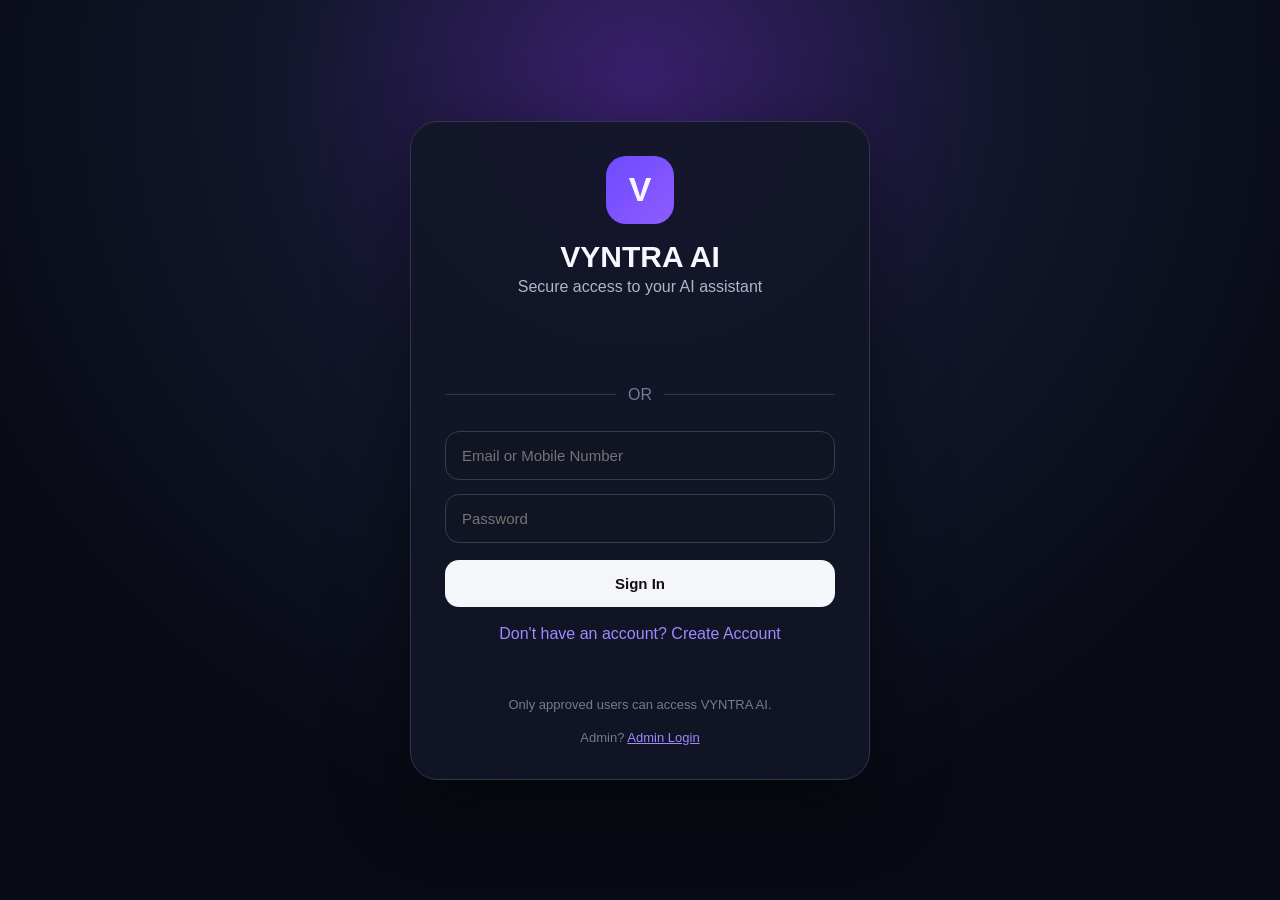
==== index.html @ 290bd32b "Refactor index.html for readability and layout Refactor HTML and JavaScript code for improved readab" ====
<!DOCTYPE html>
<html lang="en">
<head>
<meta charset="UTF-8">
<meta name="viewport" content="width=device-width, initial-scale=1.0">

<title>VYNTRA AI</title>

<script
  src="https://accounts.google.com/gsi/client"
  async
  defer
></script>

<style>

*{
  box-sizing:border-box;
}

body{
  margin:0;
  font-family:Inter,Arial,sans-serif;
  background:#080b14;
  color:#f7f8ff;
  min-height:100vh;
  display:grid;
  place-items:center;
}

.bg{
  position:fixed;
  inset:0;

  background:
    radial-gradient(
      circle at 50% 10%,
      #39206d 0,
      #12162b 35%,
      #080b14 72%
    );

  z-index:-1;
}

.card{
  width:min(460px,92vw);

  padding:34px;

  border:1px solid #30364d;
  border-radius:28px;

  background:rgba(18,22,38,.9);

  box-shadow:
    0 25px 80px rgba(0,0,0,.45);
}

.logo{
  width:68px;
  height:68px;

  border-radius:20px;

  display:grid;
  place-items:center;

  background:
    linear-gradient(
      135deg,
      #6d4aff,
      #8f5cff
    );

  font-size:34px;
  font-weight:800;

  margin:auto;
}

h1{
  text-align:center;
  margin:16px 0 4px;
  font-size:30px;
}

.sub{
  text-align:center;
  color:#aeb6cc;
  margin-bottom:26px;
}

input{
  width:100%;

  padding:15px 16px;
  margin:7px 0;

  border:1px solid #353b53;
  border-radius:14px;

  background:#101423;
  color:#fff;

  font-size:15px;

  outline:none;
}

input:focus{
  border-color:#7657ff;
}

.btn{
  width:100%;

  border:0;
  border-radius:14px;

  padding:15px;
  margin-top:10px;

  font-weight:700;
  font-size:15px;

  cursor:pointer;
}

.btn:disabled{
  opacity:.6;
  cursor:not-allowed;
}

.primary{
  background:#f5f6fa;
  color:#111;
}

.secondary{
  background:#252b40;
  color:#fff;
}

.link{
  color:#9d8aff;
  cursor:pointer;
  text-align:center;
  margin-top:18px;
}

.divider{
  display:flex;
  align-items:center;
  gap:12px;

  color:#727b92;

  margin:20px 0;
}

.divider:before,
.divider:after{
  content:"";

  height:1px;

  background:#30364a;

  flex:1;
}

#googleBtn{
  display:flex;
  justify-content:center;

  min-height:44px;
}

.msg{
  min-height:22px;

  margin-top:14px;

  text-align:center;

  color:#ff9f9f;

  line-height:1.5;
}

.ok{
  color:#75e6a5;
}

.warn{
  color:#ffd166;
}

.small{
  text-align:center;

  color:#737c92;

  font-size:13px;

  margin-top:18px;
}

.hidden{
  display:none;
}

.status-box{
  margin-top:14px;

  padding:12px 14px;

  border-radius:12px;

  font-size:13px;

  line-height:1.5;

  display:none;
}

.status-success{
  display:block;

  color:#86efac;

  background:
    rgba(34,197,94,.08);

  border:
    1px solid
    rgba(34,197,94,.18);
}

.status-warning{
  display:block;

  color:#fbbf24;

  background:
    rgba(245,158,11,.08);

  border:
    1px solid
    rgba(245,158,11,.18);
}

.status-error{
  display:block;

  color:#fca5a5;

  background:
    rgba(239,68,68,.08);

  border:
    1px solid
    rgba(239,68,68,.18);
}

@media(max-width:500px){

  .card{
    padding:26px 20px;
  }

  h1{
    font-size:27px;
  }

}

</style>

</head>

<body>

<div class="bg"></div>

<div class="card">

  <!-- LOGO -->

  <div class="logo">
    V
  </div>


  <h1>
    VYNTRA AI
  </h1>


  <div class="sub">
    Secure access to your AI assistant
  </div>


  <!-- =====================================================
       LOGIN VIEW
  ====================================================== -->

  <section id="loginView">

    <div id="googleBtn"></div>


    <div class="divider">
      OR
    </div>


    <input
      id="identifier"
      placeholder="Email or Mobile Number"
      autocomplete="username"
    >


    <input
      id="password"
      type="password"
      placeholder="Password"
      autocomplete="current-password"
    >


    <button
      id="loginButton"
      class="btn primary"
      onclick="login()"
    >
      Sign In
    </button>


    <div
      class="link"
      onclick="showSignup()"
    >
      Don't have an account? Create Account
    </div>

  </section>


  <!-- =====================================================
       SIGNUP VIEW
  ====================================================== -->

  <section
    id="signupView"
    class="hidden"
  >

    <input
      id="name"
      placeholder="Full Name"
      autocomplete="name"
    >


    <input
      id="email"
      type="email"
      placeholder="Email Address"
      autocomplete="email"
    >


    <input
      id="mobile"
      inputmode="numeric"
      maxlength="10"
      placeholder="10-digit Mobile Number"
      autocomplete="tel"
    >


    <input
      id="signupPassword"
      type="password"
      placeholder="Create Password (8+ characters)"
      autocomplete="new-password"
    >


    <button
      id="signupButton"
      class="btn primary"
      onclick="signup()"
    >
      Request Access
    </button>


    <div
      class="link"
      onclick="showLogin()"
    >
      Already have an account? Sign In
    </div>

  </section>


  <!-- =====================================================
       GENERAL MESSAGE
  ====================================================== -->

  <div
    id="msg"
    class="msg"
  ></div>


  <!-- =====================================================
       EMAIL STATUS
  ====================================================== -->

  <div
    id="emailStatus"
    class="status-box"
  ></div>


  <div class="small">
    Only approved users can access VYNTRA AI.
  </div>


  <div class="small">

    Admin?

    <a
      href="admin.html"
      style="color:#9d8aff"
    >
      Admin Login
    </a>

  </div>

</div>


<script>

/* =========================================================
   API CONFIG
========================================================= */

const API_URL =
  "https://vyntra-ai-api.ezhilarasanpofficial.workers.dev";


const GOOGLE_CLIENT_ID =
  "987653531209-fo7pihl6082a6ibts8utnf2fdkqnqc4a.apps.googleusercontent.com";


/* =========================================================
   HELPER
========================================================= */

const $ =
  id =>
    document.getElementById(id);


/* =========================================================
   MESSAGE
========================================================= */

function message(
  text,
  ok = false,
  warning = false
){

  $("msg").textContent =
    text;

  $("msg").className =
    "msg" +
    (
      ok
        ? " ok"
        : warning
          ? " warn"
          : ""
    );
}


/* =========================================================
   CLEAR EMAIL STATUS
========================================================= */

function clearEmailStatus(){

  const box =
    $("emailStatus");

  box.textContent =
    "";

  box.className =
    "status-box";
}


/* =========================================================
   SHOW EMAIL STATUS
========================================================= */

function showEmailStatus(
  text,
  type = "success"
){

  const box =
    $("emailStatus");

  box.textContent =
    text;

  box.className =
    "status-box " +
    (
      type === "success"
        ? "status-success"
        : type === "warning"
          ? "status-warning"
          : "status-error"
    );
}


/* =========================================================
   CLEAR ALL OLD UI STATE
========================================================= */

function clearOldState(){

  message("");

  clearEmailStatus();


  /* LOGIN */

  $("identifier").value =
    "";

  $("password").value =
    "";


  /* SIGNUP */

  $("name").value =
    "";

  $("email").value =
    "";

  $("mobile").value =
    "";

  $("signupPassword").value =
    "";


  /* Reset buttons */

  $("loginButton").disabled =
    false;

  $("loginButton").textContent =
    "Sign In";


  $("signupButton").disabled =
    false;

  $("signupButton").textContent =
    "Request Access";
}


/* =========================================================
   SHOW SIGNUP
========================================================= */

function showSignup(){

  $("loginView")
    .classList
    .add("hidden");


  $("signupView")
    .classList
    .remove("hidden");


  message("");

  clearEmailStatus();

}


/* =========================================================
   SHOW LOGIN
========================================================= */

function showLogin(){

  $("signupView")
    .classList
    .add("hidden");


  $("loginView")
    .classList
    .remove("hidden");


  message("");

  clearEmailStatus();

}


/* =========================================================
   API POST
========================================================= */

async function post(
  path,
  body
){

  const response =
    await fetch(
      API_URL +
      path,
      {
        method:"POST",

        headers:{
          "Content-Type":
            "application/json"
        },

        body:
          JSON.stringify(body)
      }
    );


  const data =
    await response
      .json()
      .catch(
        () => ({})
      );


  return {
    response,
    data
  };
}


/* =========================================================
   SIGNUP / REQUEST ACCESS
========================================================= */

async function signup(){

  const name =
    $("name")
      .value
      .trim();


  const email =
    $("email")
      .value
      .trim();


  const mobile =
    $("mobile")
      .value
      .trim();


  const password =
    $("signupPassword")
      .value;


  clearEmailStatus();


  /* VALIDATION */

  if(
    !name ||
    !email ||
    !mobile ||
    !password
  ){

    message(
      "Please fill all fields."
    );

    return;
  }


  if(
    !/^[^\s@]+@[^\s@]+\.[^\s@]+$/
      .test(email)
  ){

    message(
      "Enter a valid email address."
    );

    return;
  }


  if(
    !/^\d{10}$/.test(
      mobile
    )
  ){

    message(
      "Enter a valid 10-digit mobile number."
    );

    return;
  }


  if(
    password.length < 8
  ){

    message(
      "Password must be at least 8 characters."
    );

    return;
  }


  const button =
    $("signupButton");


  button.disabled =
    true;


  button.textContent =
    "Submitting...";


  message(
    "Submitting access request..."
  );


  try{

    const {
      response,
      data
    } =
      await post(
        "/signup",
        {
          name,
          email,
          mobile,
          password
        }
      );


    console.log(
      "SIGNUP STATUS:",
      response.status
    );


    console.log(
      "SIGNUP RESPONSE:",
      data
    );


    if(data.success){

      message(
        data.message ||
        "Access request submitted.",
        true
      );


      if(
        data.emailSent ===
        true
      ){

        showEmailStatus(
          "✓ Access request submitted successfully. Admin notification email sent.",
          "success"
        );

      }

      else if(
        data.emailSent ===
        false
      ){

        showEmailStatus(
          "⚠ Access request was saved, but the admin notification email could not be sent.",
          "warning"
        );


        console.error(
          "ADMIN EMAIL ERROR:",
          data.emailError
        );

      }

      else{

        showEmailStatus(
          "Your access request has been submitted. Please wait for administrator approval.",
          "success"
        );

      }


      /*
        Stay on page.
        Do not immediately switch to login.
      */

      return;
    }


    message(
      data.error ||
      "Signup failed."
    );


    if(
      data.emailError
    ){

      showEmailStatus(
        data.emailError,
        "error"
      );
    }


  }catch(error){

    console.error(
      "SIGNUP ERROR:",
      error
    );


    message(
      "Cannot connect to VYNTRA AI API."
    );


    showEmailStatus(
      error?.message ||
      "Unable to contact server.",
      "error"
    );


  }finally{

    button.disabled =
      false;


    button.textContent =
      "Request Access";
  }
}


/* =========================================================
   LOGIN
========================================================= */

async function login(){

  const identifier =
    $("identifier")
      .value
      .trim();


  const password =
    $("password")
      .value;


  clearEmailStatus();


  if(
    !identifier ||
    !password
  ){

    message(
      "Enter email/mobile and password."
    );

    return;
  }


  const button =
    $("loginButton");


  button.disabled =
    true;


  button.textContent =
    "Signing In...";


  message(
    "Signing in..."
  );


  try{

    const {
      data
    } =
      await post(
        "/login",
        {
          identifier,
          password
        }
      );


    console.log(
      "LOGIN RESPONSE:",
      data
    );


    if(data.success){

      localStorage.setItem(
        "vyntraUser",
        JSON.stringify(data)
      );


      localStorage.removeItem(
        "vyntra_user"
      );


      message(
        "Login successful. Opening VYNTRA AI...",
        true
      );


      setTimeout(
        () => {

          location.href =
            "chat.html";

        },
        500
      );


      return;
    }


    if(
      data.status ===
      "pending"
    ){

      message(
        data.error ||
        "Your access request is waiting for administrator approval.",
        false,
        true
      );


      return;
    }


    if(
      data.status ===
      "denied"
    ){

      message(
        data.error ||
        "Your access request was denied."
      );


      return;
    }


    message(
      data.error ||
      "Login failed."
    );


  }catch(error){

    console.error(
      "LOGIN ERROR:",
      error
    );


    message(
      "Cannot connect to VYNTRA AI API."
    );


  }finally{

    button.disabled =
      false;


    button.textContent =
      "Sign In";
  }
}


/* =========================================================
   GOOGLE INITIALIZATION
========================================================= */

function initGoogle(){

  if(
    !window.google ||
    !window.google.accounts ||
    !window.google.accounts.id
  ){

    setTimeout(
      initGoogle,
      500
    );

    return;
  }


  google.accounts.id.initialize({

    client_id:
      GOOGLE_CLIENT_ID,

    callback:
      handleGoogle,

    auto_select:
      false,

    cancel_on_tap_outside:
      true
  });


  google.accounts.id.renderButton(

    $("googleBtn"),

    {
      theme:
        "outline",

      size:
        "large",

      width:
        360,

      text:
        "continue_with",

      shape:
        "pill"
    }
  );
}


/* =========================================================
   GOOGLE AUTH
========================================================= */

async function handleGoogle(
  response
){

  clearEmailStatus();


  message(
    "Checking Google account..."
  );


  try{

    if(
      !response ||
      !response.credential
    ){

      message(
        "Google sign-in did not return a credential."
      );

      return;
    }


    const {
      data
    } =
      await post(
        "/google-auth",
        {
          credential:
            response.credential
        }
      );


    console.log(
      "GOOGLE AUTH RESPONSE:",
      data
    );


    /* APPROVED */

    if(data.success){

      localStorage.setItem(
        "vyntraUser",
        JSON.stringify(data)
      );


      localStorage.removeItem(
        "vyntra_user"
      );


      message(
        "Google login successful. Opening VYNTRA AI...",
        true
      );


      setTimeout(
        () => {

          location.href =
            "chat.html";

        },
        500
      );


      return;
    }


    /* PENDING */

    if(
      data.status ===
      "pending"
    ){

      message(
        data.error ||
        "Access request submitted. Please wait for administrator approval.",
        false,
        true
      );


      showEmailStatus(
        data.emailSent === true
          ? "✓ Your access request was sent to the administrator."
          : "Your access request is pending administrator approval.",
        data.emailSent === true
          ? "success"
          : "warning"
      );


      return;
    }


    /* DENIED */

    if(
      data.status ===
      "denied"
    ){

      message(
        data.error ||
        "Your access request was denied."
      );


      showEmailStatus(
        "Your access request was not approved.",
        "error"
      );


      return;
    }


    message(
      data.error ||
      "Google login failed."
    );


  }catch(error){

    console.error(
      "GOOGLE LOGIN ERROR:",
      error
    );


    message(
      "Cannot connect to VYNTRA AI API."
    );
  }
}


/* =========================================================
   PAGE LOAD
========================================================= */

function resetPage(){

  clearOldState();

  showLogin();
}


/*
  Normal page load
*/

window.addEventListener(
  "load",
  () => {

    resetPage();

    initGoogle();

  }
);


/*
  Back / forward browser restore
*/

window.addEventListener(
  "pageshow",
  () => {

    resetPage();

  }
);


/*
  When the page is shown from browser cache,
  clear stale success/error state.
*/

window.addEventListener(
  "pagehide",
  () => {

    message("");

    clearEmailStatus();

  }
);

</script>

</body>
</html>
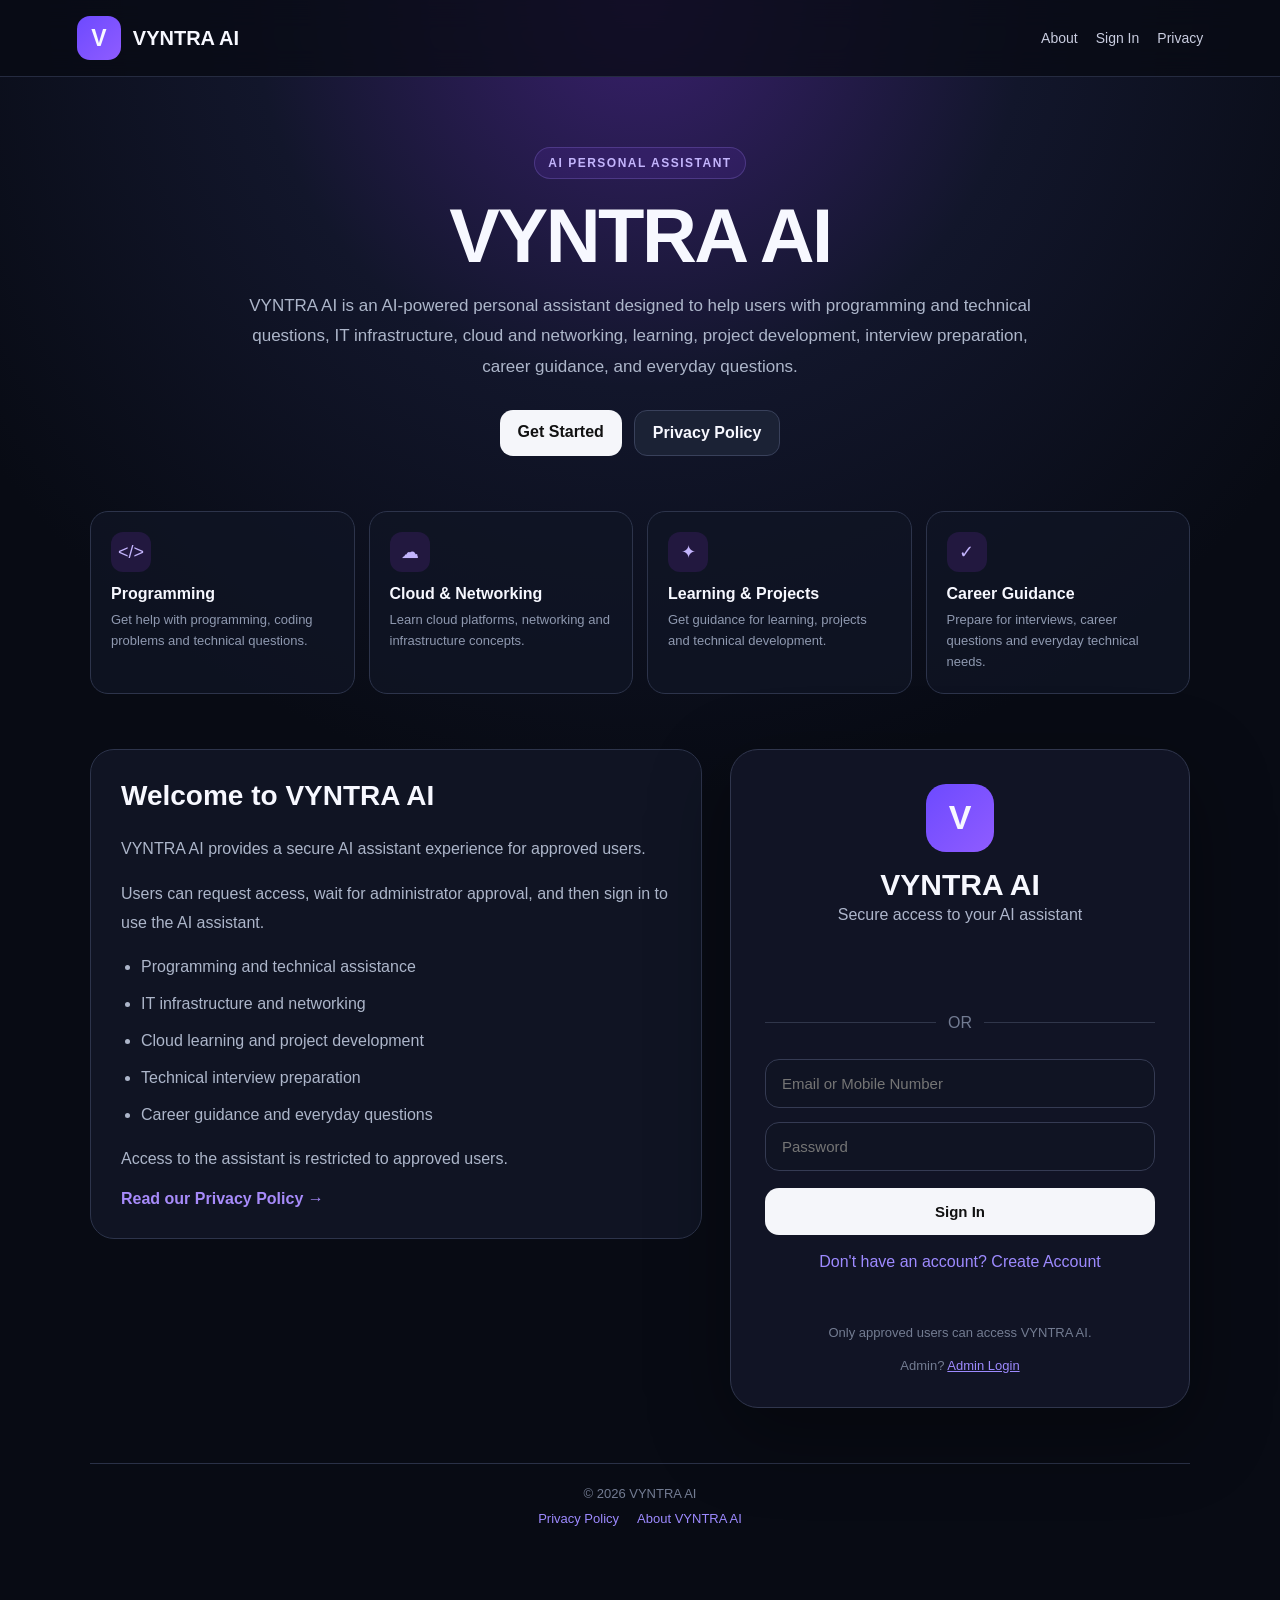
==== commit 4d417a70: "Update index.html" ====
--- a/index.html
+++ b/index.html
@@ -13,9 +13,12 @@
 ></script>
 
 <style>
-
 *{
   box-sizing:border-box;
+}
+
+html{
+  scroll-behavior:smooth;
 }
 
 body{
@@ -24,44 +27,52 @@
   background:#080b14;
   color:#f7f8ff;
   min-height:100vh;
-  display:grid;
-  place-items:center;
 }
 
 .bg{
   position:fixed;
   inset:0;
-
   background:
     radial-gradient(
-      circle at 50% 10%,
+      circle at 50% 0%,
       #39206d 0,
       #12162b 35%,
       #080b14 72%
     );
-
   z-index:-1;
 }
 
-.card{
-  width:min(460px,92vw);
-
-  padding:34px;
-
-  border:1px solid #30364d;
-  border-radius:28px;
-
-  background:rgba(18,22,38,.9);
-
-  box-shadow:
-    0 25px 80px rgba(0,0,0,.45);
+/* =========================
+   HEADER
+========================= */
+
+.header{
+  position:sticky;
+  top:0;
+  z-index:20;
+
+  padding:16px 6%;
+
+  border-bottom:1px solid #252b40;
+
+  background:rgba(8,11,20,.78);
+  backdrop-filter:blur(14px);
+
+  display:flex;
+  justify-content:space-between;
+  align-items:center;
+}
+
+.brand{
+  display:flex;
+  align-items:center;
+  gap:12px;
 }
 
 .logo{
-  width:68px;
-  height:68px;
-
-  border-radius:20px;
+  width:44px;
+  height:44px;
+  border-radius:13px;
 
   display:grid;
   place-items:center;
@@ -73,21 +84,291 @@
       #8f5cff
     );
 
+  font-size:23px;
+  font-weight:900;
+}
+
+.brand-name{
+  font-size:20px;
+  font-weight:800;
+}
+
+.header-links{
+  display:flex;
+  gap:18px;
+  align-items:center;
+}
+
+.header-links a{
+  color:#c9cde0;
+  text-decoration:none;
+  font-size:14px;
+}
+
+.header-links a:hover{
+  color:#a78bfa;
+}
+
+/* =========================
+   MAIN
+========================= */
+
+.page{
+  width:min(1100px,92vw);
+  margin:auto;
+  padding:70px 0 80px;
+}
+
+/* =========================
+   PUBLIC HERO
+========================= */
+
+.hero{
+  text-align:center;
+  max-width:850px;
+  margin:0 auto 55px;
+}
+
+.badge{
+  display:inline-block;
+
+  padding:8px 13px;
+
+  border-radius:999px;
+
+  background:rgba(124,58,237,.12);
+
+  border:1px solid rgba(167,139,250,.24);
+
+  color:#c4b5fd;
+
+  font-size:12px;
+  font-weight:800;
+
+  letter-spacing:1.5px;
+
+  text-transform:uppercase;
+}
+
+.hero h1{
+  font-size:
+    clamp(42px,7vw,76px);
+
+  line-height:1.02;
+
+  margin:18px 0 16px;
+
+  letter-spacing:-2.5px;
+}
+
+.hero p{
+  color:#adb6ca;
+
+  font-size:17px;
+
+  line-height:1.8;
+
+  max-width:800px;
+
+  margin:0 auto;
+}
+
+.hero-actions{
+  display:flex;
+  gap:12px;
+  justify-content:center;
+  flex-wrap:wrap;
+
+  margin-top:28px;
+}
+
+.hero-btn{
+  border:0;
+  border-radius:13px;
+
+  padding:13px 18px;
+
+  font-weight:800;
+
+  cursor:pointer;
+
+  text-decoration:none;
+
+  display:inline-block;
+}
+
+.hero-primary{
+  background:#f5f6fa;
+  color:#111;
+}
+
+.hero-secondary{
+  background:#1b2235;
+  color:#f7f8ff;
+
+  border:1px solid #39415b;
+}
+
+/* =========================
+   FEATURES
+========================= */
+
+.features{
+  display:grid;
+
+  grid-template-columns:
+    repeat(4,1fr);
+
+  gap:14px;
+
+  margin-bottom:55px;
+}
+
+.feature{
+  padding:20px;
+
+  border-radius:18px;
+
+  border:1px solid #2d344b;
+
+  background:
+    rgba(17,22,38,.76);
+}
+
+.feature-icon{
+  width:40px;
+  height:40px;
+
+  border-radius:12px;
+
+  display:grid;
+  place-items:center;
+
+  background:#22183f;
+
+  color:#c4b5fd;
+
+  font-size:18px;
+
+  margin-bottom:13px;
+}
+
+.feature h3{
+  font-size:16px;
+  margin:0 0 7px;
+}
+
+.feature p{
+  color:#8f99b0;
+  font-size:13px;
+  line-height:1.6;
+  margin:0;
+}
+
+/* =========================
+   AUTH SECTION
+========================= */
+
+.auth-wrap{
+  display:grid;
+
+  grid-template-columns:
+    1fr 460px;
+
+  gap:28px;
+
+  align-items:start;
+
+  margin-top:20px;
+}
+
+.info-card{
+  padding:30px;
+
+  border:1px solid #2d344b;
+
+  border-radius:24px;
+
+  background:
+    rgba(18,22,38,.88);
+}
+
+.info-card h2{
+  margin-top:0;
+  font-size:28px;
+}
+
+.info-card p{
+  color:#adb6ca;
+  line-height:1.8;
+}
+
+.info-card ul{
+  color:#adb6ca;
+  line-height:1.8;
+
+  padding-left:20px;
+}
+
+.info-card li{
+  margin-bottom:8px;
+}
+
+/* =========================
+   LOGIN CARD
+========================= */
+
+.card{
+  width:100%;
+
+  padding:34px;
+
+  border:1px solid #30364d;
+
+  border-radius:28px;
+
+  background:
+    rgba(18,22,38,.95);
+
+  box-shadow:
+    0 25px 80px rgba(0,0,0,.35);
+}
+
+.auth-logo{
+  width:68px;
+  height:68px;
+
+  border-radius:20px;
+
+  display:grid;
+  place-items:center;
+
+  background:
+    linear-gradient(
+      135deg,
+      #6d4aff,
+      #8f5cff
+    );
+
   font-size:34px;
   font-weight:800;
 
   margin:auto;
 }
 
-h1{
+.auth-title{
   text-align:center;
+
   margin:16px 0 4px;
+
   font-size:30px;
 }
 
 .sub{
   text-align:center;
+
   color:#aeb6cc;
+
   margin-bottom:26px;
 }
 
@@ -95,12 +376,15 @@
   width:100%;
 
   padding:15px 16px;
+
   margin:7px 0;
 
   border:1px solid #353b53;
+
   border-radius:14px;
 
   background:#101423;
+
   color:#fff;
 
   font-size:15px;
@@ -116,12 +400,15 @@
   width:100%;
 
   border:0;
+
   border-radius:14px;
 
   padding:15px;
+
   margin-top:10px;
 
   font-weight:700;
+
   font-size:15px;
 
   cursor:pointer;
@@ -137,21 +424,21 @@
   color:#111;
 }
 
-.secondary{
-  background:#252b40;
-  color:#fff;
-}
-
 .link{
   color:#9d8aff;
+
   cursor:pointer;
+
   text-align:center;
+
   margin-top:18px;
 }
 
 .divider{
   display:flex;
+
   align-items:center;
+
   gap:12px;
 
   color:#727b92;
@@ -172,6 +459,7 @@
 
 #googleBtn{
   display:flex;
+
   justify-content:center;
 
   min-height:44px;
@@ -264,18 +552,98 @@
     rgba(239,68,68,.18);
 }
 
-@media(max-width:500px){
-
+/* =========================
+   FOOTER
+========================= */
+
+footer{
+  margin-top:55px;
+
+  padding-top:22px;
+
+  border-top:1px solid #2a3147;
+
+  text-align:center;
+
+  color:#737c92;
+
+  font-size:13px;
+}
+
+.footer-links{
+  display:flex;
+
+  justify-content:center;
+
+  gap:18px;
+
+  flex-wrap:wrap;
+
+  margin-top:10px;
+}
+
+.footer-links a{
+  color:#9d8aff;
+  text-decoration:none;
+}
+
+/* =========================
+   MOBILE
+========================= */
+
+@media(max-width:900px){
+
+  .features{
+    grid-template-columns:
+      repeat(2,1fr);
+  }
+
+  .auth-wrap{
+    grid-template-columns:1fr;
+  }
+
+}
+
+@media(max-width:600px){
+
+  .header{
+    padding:13px 5%;
+  }
+
+  .header-links{
+    gap:10px;
+  }
+
+  .header-links a{
+    font-size:12px;
+  }
+
+  .page{
+    padding-top:40px;
+  }
+
+  .hero h1{
+    font-size:42px;
+  }
+
+  .hero p{
+    font-size:15px;
+  }
+
+  .features{
+    grid-template-columns:1fr;
+  }
+
+  .info-card,
   .card{
-    padding:26px 20px;
-  }
-
-  h1{
+    padding:24px 20px;
+  }
+
+  .auth-title{
     font-size:27px;
   }
 
 }
-
 </style>
 
 </head>
@@ -284,13 +652,60 @@
 
 <div class="bg"></div>
 
-<div class="card">
-
-  <!-- LOGO -->
-
-  <div class="logo">
-    V
+
+<!-- =====================================================
+     PUBLIC HEADER
+===================================================== -->
+
+<header class="header">
+
+  <div class="brand">
+
+    <div class="logo">
+      V
+    </div>
+
+    <div class="brand-name">
+      VYNTRA AI
+    </div>
+
   </div>
+
+
+  <nav class="header-links">
+
+    <a href="#about">
+      About
+    </a>
+
+    <a href="#login">
+      Sign In
+    </a>
+
+    <a href="privacy.html">
+      Privacy
+    </a>
+
+  </nav>
+
+</header>
+
+
+<main class="page">
+
+
+<!-- =====================================================
+     PUBLIC HERO
+===================================================== -->
+
+<section
+  class="hero"
+  id="about"
+>
+
+  <span class="badge">
+    AI PERSONAL ASSISTANT
+  </span>
 
 
   <h1>
@@ -298,158 +713,383 @@
   </h1>
 
 
-  <div class="sub">
-    Secure access to your AI assistant
+  <p>
+    VYNTRA AI is an AI-powered personal assistant
+    designed to help users with programming and technical
+    questions, IT infrastructure, cloud and networking,
+    learning, project development, interview preparation,
+    career guidance, and everyday questions.
+  </p>
+
+
+  <div class="hero-actions">
+
+    <a
+      href="#login"
+      class="hero-btn hero-primary"
+    >
+      Get Started
+    </a>
+
+    <a
+      href="privacy.html"
+      class="hero-btn hero-secondary"
+    >
+      Privacy Policy
+    </a>
+
   </div>
 
-
-  <!-- =====================================================
-       LOGIN VIEW
-  ====================================================== -->
-
-  <section id="loginView">
-
-    <div id="googleBtn"></div>
-
-
-    <div class="divider">
-      OR
+</section>
+
+
+<!-- =====================================================
+     FEATURES
+===================================================== -->
+
+<section class="features">
+
+  <div class="feature">
+
+    <div class="feature-icon">
+      &lt;/&gt;
     </div>
 
-
-    <input
-      id="identifier"
-      placeholder="Email or Mobile Number"
-      autocomplete="username"
+    <h3>
+      Programming
+    </h3>
+
+    <p>
+      Get help with programming,
+      coding problems and technical
+      questions.
+    </p>
+
+  </div>
+
+
+  <div class="feature">
+
+    <div class="feature-icon">
+      ☁
+    </div>
+
+    <h3>
+      Cloud & Networking
+    </h3>
+
+    <p>
+      Learn cloud platforms,
+      networking and infrastructure
+      concepts.
+    </p>
+
+  </div>
+
+
+  <div class="feature">
+
+    <div class="feature-icon">
+      ✦
+    </div>
+
+    <h3>
+      Learning & Projects
+    </h3>
+
+    <p>
+      Get guidance for learning,
+      projects and technical
+      development.
+    </p>
+
+  </div>
+
+
+  <div class="feature">
+
+    <div class="feature-icon">
+      ✓
+    </div>
+
+    <h3>
+      Career Guidance
+    </h3>
+
+    <p>
+      Prepare for interviews,
+      career questions and
+      everyday technical needs.
+    </p>
+
+  </div>
+
+</section>
+
+
+<!-- =====================================================
+     PUBLIC INFORMATION + AUTH
+===================================================== -->
+
+<section
+  class="auth-wrap"
+  id="login"
+>
+
+
+  <!-- PUBLIC INFORMATION -->
+
+  <div class="info-card">
+
+    <h2>
+      Welcome to VYNTRA AI
+    </h2>
+
+
+    <p>
+      VYNTRA AI provides a secure AI assistant
+      experience for approved users.
+    </p>
+
+
+    <p>
+      Users can request access, wait for administrator
+      approval, and then sign in to use the AI assistant.
+    </p>
+
+
+    <ul>
+
+      <li>
+        Programming and technical assistance
+      </li>
+
+      <li>
+        IT infrastructure and networking
+      </li>
+
+      <li>
+        Cloud learning and project development
+      </li>
+
+      <li>
+        Technical interview preparation
+      </li>
+
+      <li>
+        Career guidance and everyday questions
+      </li>
+
+    </ul>
+
+
+    <p>
+      Access to the assistant is restricted to
+      approved users.
+    </p>
+
+
+    <a
+      href="privacy.html"
+      style="
+        color:#a78bfa;
+        text-decoration:none;
+        font-weight:700;
+      "
     >
-
-
-    <input
-      id="password"
-      type="password"
-      placeholder="Password"
-      autocomplete="current-password"
+      Read our Privacy Policy →
+    </a>
+
+  </div>
+
+
+  <!-- ===================================================
+       AUTH CARD
+  ==================================================== -->
+
+  <div class="card">
+
+    <div class="auth-logo">
+      V
+    </div>
+
+
+    <h2 class="auth-title">
+      VYNTRA AI
+    </h2>
+
+
+    <div class="sub">
+      Secure access to your AI assistant
+    </div>
+
+
+    <!-- LOGIN VIEW -->
+
+    <section id="loginView">
+
+      <div id="googleBtn"></div>
+
+
+      <div class="divider">
+        OR
+      </div>
+
+
+      <input
+        id="identifier"
+        placeholder="Email or Mobile Number"
+        autocomplete="username"
+      >
+
+
+      <input
+        id="password"
+        type="password"
+        placeholder="Password"
+        autocomplete="current-password"
+      >
+
+
+      <button
+        id="loginButton"
+        class="btn primary"
+        onclick="login()"
+      >
+        Sign In
+      </button>
+
+
+      <div
+        class="link"
+        onclick="showSignup()"
+      >
+        Don't have an account? Create Account
+      </div>
+
+    </section>
+
+
+    <!-- SIGNUP VIEW -->
+
+    <section
+      id="signupView"
+      class="hidden"
     >
 
-
-    <button
-      id="loginButton"
-      class="btn primary"
-      onclick="login()"
-    >
-      Sign In
-    </button>
-
+      <input
+        id="name"
+        placeholder="Full Name"
+        autocomplete="name"
+      >
+
+
+      <input
+        id="email"
+        type="email"
+        placeholder="Email Address"
+        autocomplete="email"
+      >
+
+
+      <input
+        id="mobile"
+        inputmode="numeric"
+        maxlength="10"
+        placeholder="10-digit Mobile Number"
+        autocomplete="tel"
+      >
+
+
+      <input
+        id="signupPassword"
+        type="password"
+        placeholder="Create Password (8+ characters)"
+        autocomplete="new-password"
+      >
+
+
+      <button
+        id="signupButton"
+        class="btn primary"
+        onclick="signup()"
+      >
+        Request Access
+      </button>
+
+
+      <div
+        class="link"
+        onclick="showLogin()"
+      >
+        Already have an account? Sign In
+      </div>
+
+    </section>
+
+
+    <!-- MESSAGE -->
 
     <div
-      class="link"
-      onclick="showSignup()"
-    >
-      Don't have an account? Create Account
+      id="msg"
+      class="msg"
+    ></div>
+
+
+    <!-- EMAIL STATUS -->
+
+    <div
+      id="emailStatus"
+      class="status-box"
+    ></div>
+
+
+    <div class="small">
+      Only approved users can access VYNTRA AI.
     </div>
 
-  </section>
-
-
-  <!-- =====================================================
-       SIGNUP VIEW
-  ====================================================== -->
-
-  <section
-    id="signupView"
-    class="hidden"
-  >
-
-    <input
-      id="name"
-      placeholder="Full Name"
-      autocomplete="name"
-    >
-
-
-    <input
-      id="email"
-      type="email"
-      placeholder="Email Address"
-      autocomplete="email"
-    >
-
-
-    <input
-      id="mobile"
-      inputmode="numeric"
-      maxlength="10"
-      placeholder="10-digit Mobile Number"
-      autocomplete="tel"
-    >
-
-
-    <input
-      id="signupPassword"
-      type="password"
-      placeholder="Create Password (8+ characters)"
-      autocomplete="new-password"
-    >
-
-
-    <button
-      id="signupButton"
-      class="btn primary"
-      onclick="signup()"
-    >
-      Request Access
-    </button>
-
-
-    <div
-      class="link"
-      onclick="showLogin()"
-    >
-      Already have an account? Sign In
+
+    <div class="small">
+
+      Admin?
+
+      <a
+        href="admin.html"
+        style="color:#9d8aff"
+      >
+        Admin Login
+      </a>
+
     </div>
 
-  </section>
-
-
-  <!-- =====================================================
-       GENERAL MESSAGE
-  ====================================================== -->
-
-  <div
-    id="msg"
-    class="msg"
-  ></div>
-
-
-  <!-- =====================================================
-       EMAIL STATUS
-  ====================================================== -->
-
-  <div
-    id="emailStatus"
-    class="status-box"
-  ></div>
-
-
-  <div class="small">
-    Only approved users can access VYNTRA AI.
   </div>
 
-
-  <div class="small">
-
-    Admin?
-
-    <a
-      href="admin.html"
-      style="color:#9d8aff"
-    >
-      Admin Login
+</section>
+
+
+<!-- =====================================================
+     FOOTER
+===================================================== -->
+
+<footer>
+
+  © 2026 VYNTRA AI
+
+  <div class="footer-links">
+
+    <a href="privacy.html">
+      Privacy Policy
     </a>
 
+    <a href="#about">
+      About VYNTRA AI
+    </a>
+
   </div>
 
-</div>
+</footer>
+
+</main>
 
 
 <script>
@@ -465,10 +1105,6 @@
 const GOOGLE_CLIENT_ID =
   "987653531209-fo7pihl6082a6ibts8utnf2fdkqnqc4a.apps.googleusercontent.com";
 
-
-/* =========================================================
-   HELPER
-========================================================= */
 
 const $ =
   id =>
@@ -501,7 +1137,7 @@
 
 
 /* =========================================================
-   CLEAR EMAIL STATUS
+   EMAIL STATUS
 ========================================================= */
 
 function clearEmailStatus(){
@@ -516,10 +1152,6 @@
     "status-box";
 }
 
-
-/* =========================================================
-   SHOW EMAIL STATUS
-========================================================= */
 
 function showEmailStatus(
   text,
@@ -545,7 +1177,7 @@
 
 
 /* =========================================================
-   CLEAR ALL OLD UI STATE
+   CLEAR OLD STATE
 ========================================================= */
 
 function clearOldState(){
@@ -554,8 +1186,6 @@
 
   clearEmailStatus();
 
-
-  /* LOGIN */
 
   $("identifier").value =
     "";
@@ -564,8 +1194,6 @@
     "";
 
 
-  /* SIGNUP */
-
   $("name").value =
     "";
 
@@ -578,8 +1206,6 @@
   $("signupPassword").value =
     "";
 
-
-  /* Reset buttons */
 
   $("loginButton").disabled =
     false;
@@ -685,7 +1311,7 @@
 
 
 /* =========================================================
-   SIGNUP / REQUEST ACCESS
+   SIGNUP
 ========================================================= */
 
 async function signup(){
@@ -715,8 +1341,6 @@
 
   clearEmailStatus();
 
-
-  /* VALIDATION */
 
   if(
     !name ||
@@ -837,9 +1461,7 @@
           "success"
         );
 
-      }
-
-      else if(
+      }else if(
         data.emailSent ===
         false
       ){
@@ -855,22 +1477,14 @@
           data.emailError
         );
 
-      }
-
-      else{
+      }else{
 
         showEmailStatus(
           "Your access request has been submitted. Please wait for administrator approval.",
           "success"
         );
-
       }
 
-
-      /*
-        Stay on page.
-        Do not immediately switch to login.
-      */
 
       return;
     }
@@ -917,7 +1531,6 @@
 
     button.disabled =
       false;
-
 
     button.textContent =
       "Request Access";
@@ -1041,7 +1654,6 @@
         true
       );
 
-
       return;
     }
 
@@ -1056,7 +1668,6 @@
         "Your access request was denied."
       );
 
-
       return;
     }
 
@@ -1085,7 +1696,6 @@
     button.disabled =
       false;
 
-
     button.textContent =
       "Sign In";
   }
@@ -1093,7 +1703,7 @@
 
 
 /* =========================================================
-   GOOGLE INITIALIZATION
+   GOOGLE
 ========================================================= */
 
 function initGoogle(){
@@ -1134,21 +1744,13 @@
     $("googleBtn"),
 
     {
-      theme:
-        "outline",
-
-      size:
-        "large",
-
-      width:
-        360,
-
-      text:
-        "continue_with",
-
-      shape:
-        "pill"
+      theme:"outline",
+      size:"large",
+      width:360,
+      text:"continue_with",
+      shape:"pill"
     }
+
   );
 }
 
@@ -1202,8 +1804,6 @@
     );
 
 
-    /* APPROVED */
-
     if(data.success){
 
       localStorage.setItem(
@@ -1237,8 +1837,6 @@
       return;
     }
 
-
-    /* PENDING */
 
     if(
       data.status ===
@@ -1267,8 +1865,6 @@
     }
 
 
-    /* DENIED */
-
     if(
       data.status ===
       "denied"
@@ -1312,7 +1908,7 @@
 
 
 /* =========================================================
-   PAGE LOAD
+   RESET ON LOAD
 ========================================================= */
 
 function resetPage(){
@@ -1323,9 +1919,9 @@
 }
 
 
-/*
-  Normal page load
-*/
+/* =========================================================
+   NORMAL LOAD
+========================================================= */
 
 window.addEventListener(
   "load",
@@ -1339,9 +1935,9 @@
 );
 
 
-/*
-  Back / forward browser restore
-*/
+/* =========================================================
+   BACK / FORWARD RESTORE
+========================================================= */
 
 window.addEventListener(
   "pageshow",
@@ -1353,10 +1949,9 @@
 );
 
 
-/*
-  When the page is shown from browser cache,
-  clear stale success/error state.
-*/
+/* =========================================================
+   PAGE HIDE
+========================================================= */
 
 window.addEventListener(
   "pagehide",
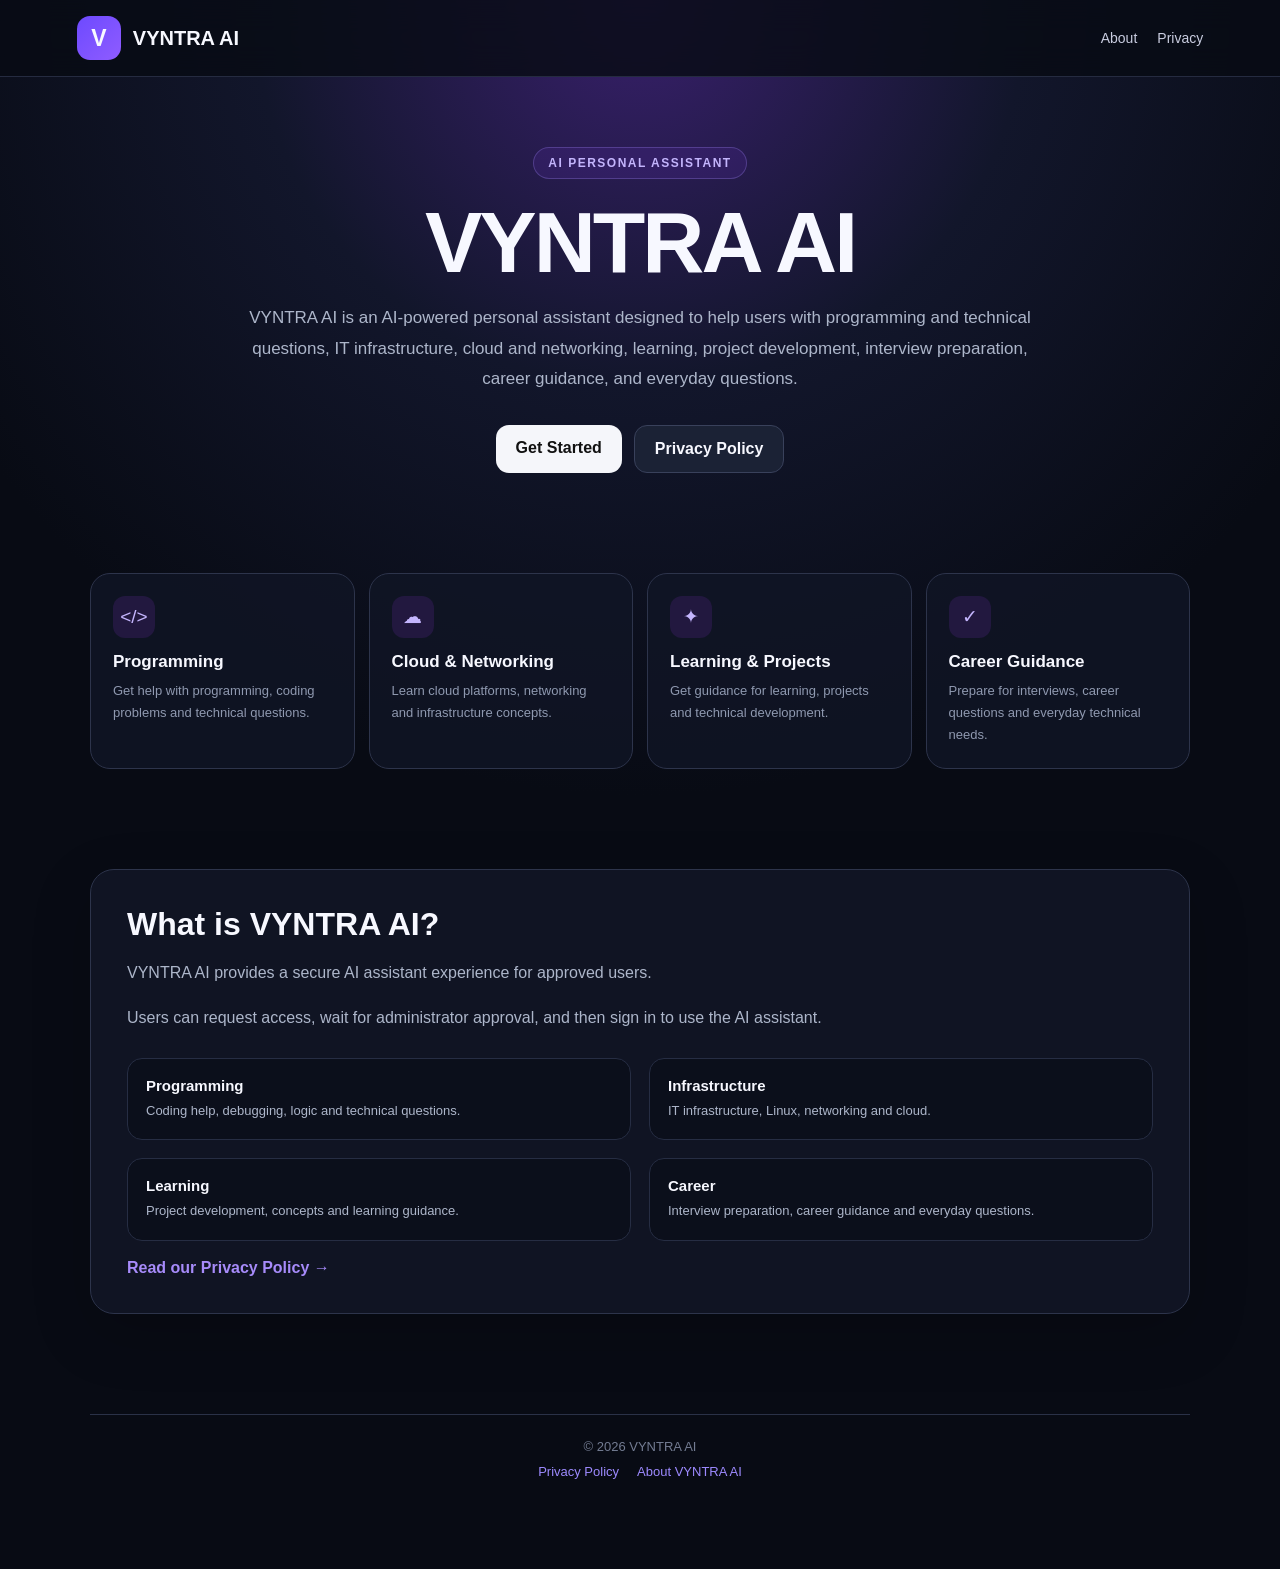
==== commit 3d17394f: "Add files via upload" ====
--- a/index.html
+++ b/index.html
@@ -13,6 +13,11 @@
 ></script>
 
 <style>
+
+/* =========================================================
+   RESET
+========================================================= */
+
 *{
   box-sizing:border-box;
 }
@@ -27,11 +32,13 @@
   background:#080b14;
   color:#f7f8ff;
   min-height:100vh;
+  overflow-x:hidden;
 }
 
 .bg{
   position:fixed;
   inset:0;
+
   background:
     radial-gradient(
       circle at 50% 0%,
@@ -39,26 +46,48 @@
       #12162b 35%,
       #080b14 72%
     );
+
   z-index:-1;
 }
 
-/* =========================
+
+/* =========================================================
+   SCROLL REVEAL
+========================================================= */
+
+.reveal{
+  opacity:0;
+  transform:translateY(55px);
+  transition:
+    opacity .8s ease,
+    transform .8s ease;
+}
+
+.reveal.show{
+  opacity:1;
+  transform:translateY(0);
+}
+
+
+/* =========================================================
    HEADER
-========================= */
+========================================================= */
 
 .header{
   position:sticky;
   top:0;
-  z-index:20;
+  z-index:30;
 
   padding:16px 6%;
 
   border-bottom:1px solid #252b40;
 
-  background:rgba(8,11,20,.78);
-  backdrop-filter:blur(14px);
+  background:rgba(8,11,20,.82);
+
+  backdrop-filter:blur(16px);
 
   display:flex;
+
   justify-content:space-between;
   align-items:center;
 }
@@ -72,6 +101,7 @@
 .logo{
   width:44px;
   height:44px;
+
   border-radius:13px;
 
   display:grid;
@@ -95,54 +125,76 @@
 
 .header-links{
   display:flex;
-  gap:18px;
-  align-items:center;
+  gap:20px;
 }
 
 .header-links a{
   color:#c9cde0;
+
   text-decoration:none;
+
   font-size:14px;
+
+  transition:
+    color .2s ease;
 }
 
 .header-links a:hover{
   color:#a78bfa;
 }
 
-/* =========================
+
+/* =========================================================
    MAIN
-========================= */
+========================================================= */
 
 .page{
   width:min(1100px,92vw);
+
   margin:auto;
-  padding:70px 0 80px;
-}
-
-/* =========================
-   PUBLIC HERO
-========================= */
+
+  padding:
+    70px
+    0
+    90px;
+}
+
+
+/* =========================================================
+   HERO
+========================================================= */
 
 .hero{
   text-align:center;
-  max-width:850px;
-  margin:0 auto 55px;
+
+  max-width:900px;
+
+  margin:
+    0
+    auto
+    100px;
 }
 
 .badge{
   display:inline-block;
 
-  padding:8px 13px;
+  padding:
+    8px
+    14px;
 
   border-radius:999px;
 
-  background:rgba(124,58,237,.12);
-
-  border:1px solid rgba(167,139,250,.24);
+  background:
+    rgba(124,58,237,.12);
+
+  border:
+    1px solid
+    rgba(167,139,250,.28);
 
   color:#c4b5fd;
 
   font-size:12px;
+
   font-weight:800;
 
   letter-spacing:1.5px;
@@ -152,13 +204,21 @@
 
 .hero h1{
   font-size:
-    clamp(42px,7vw,76px);
-
-  line-height:1.02;
-
-  margin:18px 0 16px;
-
-  letter-spacing:-2.5px;
+    clamp(
+      48px,
+      8vw,
+      86px
+    );
+
+  line-height:1;
+
+  margin:
+    20px
+    0
+    18px;
+
+  letter-spacing:
+    -3px;
 }
 
 .hero p{
@@ -168,25 +228,33 @@
 
   line-height:1.8;
 
-  max-width:800px;
-
-  margin:0 auto;
+  max-width:820px;
+
+  margin:
+    0
+    auto;
 }
 
 .hero-actions{
   display:flex;
+
+  justify-content:center;
+
   gap:12px;
-  justify-content:center;
+
   flex-wrap:wrap;
 
-  margin-top:28px;
+  margin-top:30px;
 }
 
 .hero-btn{
   border:0;
+
   border-radius:13px;
 
-  padding:13px 18px;
+  padding:
+    14px
+    20px;
 
   font-weight:800;
 
@@ -195,6 +263,14 @@
   text-decoration:none;
 
   display:inline-block;
+
+  transition:
+    transform .2s ease,
+    opacity .2s ease;
+}
+
+.hero-btn:hover{
+  transform:translateY(-2px);
 }
 
 .hero-primary{
@@ -206,12 +282,15 @@
   background:#1b2235;
   color:#f7f8ff;
 
-  border:1px solid #39415b;
-}
-
-/* =========================
+  border:
+    1px solid
+    #39415b;
+}
+
+
+/* =========================================================
    FEATURES
-========================= */
+========================================================= */
 
 .features{
   display:grid;
@@ -221,71 +300,193 @@
 
   gap:14px;
 
-  margin-bottom:55px;
+  margin-bottom:100px;
 }
 
 .feature{
-  padding:20px;
-
-  border-radius:18px;
-
-  border:1px solid #2d344b;
+  padding:22px;
+
+  border-radius:20px;
+
+  border:
+    1px solid
+    #2d344b;
 
   background:
-    rgba(17,22,38,.76);
+    rgba(17,22,38,.8);
+
+  transition:
+    transform .25s ease,
+    border-color .25s ease;
+}
+
+.feature:hover{
+  transform:translateY(-6px);
+
+  border-color:#6355b5;
 }
 
 .feature-icon{
-  width:40px;
-  height:40px;
+  width:42px;
+  height:42px;
 
   border-radius:12px;
 
   display:grid;
+
   place-items:center;
 
   background:#22183f;
 
   color:#c4b5fd;
 
-  font-size:18px;
-
-  margin-bottom:13px;
+  font-size:19px;
+
+  margin-bottom:14px;
 }
 
 .feature h3{
-  font-size:16px;
-  margin:0 0 7px;
+  margin:
+    0
+    0
+    8px;
+
+  font-size:17px;
 }
 
 .feature p{
   color:#8f99b0;
+
   font-size:13px;
+
+  line-height:1.7;
+
+  margin:0;
+}
+
+
+/* =========================================================
+   ABOUT / INFO
+========================================================= */
+
+.info-section{
+  margin-bottom:100px;
+}
+
+.info-card{
+  padding:36px;
+
+  border:
+    1px solid
+    #2d344b;
+
+  border-radius:24px;
+
+  background:
+    rgba(18,22,38,.88);
+
+  box-shadow:
+    0
+    20px
+    60px
+    rgba(0,0,0,.18);
+}
+
+.info-card h2{
+  font-size:32px;
+
+  margin:
+    0
+    0
+    16px;
+}
+
+.info-card p{
+  color:#adb6ca;
+
+  line-height:1.8;
+}
+
+.info-grid{
+  display:grid;
+
+  grid-template-columns:
+    repeat(2,1fr);
+
+  gap:18px;
+
+  margin-top:25px;
+}
+
+.info-item{
+  padding:18px;
+
+  border-radius:15px;
+
+  background:
+    rgba(10,14,25,.7);
+
+  border:
+    1px solid
+    #262d43;
+}
+
+.info-item h3{
+  margin:
+    0
+    0
+    7px;
+
+  font-size:15px;
+}
+
+.info-item p{
+  font-size:13px;
+
+  margin:0;
+
   line-height:1.6;
-  margin:0;
-}
-
-/* =========================
-   AUTH SECTION
-========================= */
+}
+
+
+/* =========================================================
+   LOGIN SECTION
+   HIDDEN INITIALLY
+========================================================= */
+
+.auth-section{
+  display:none;
+
+  margin-bottom:100px;
+}
+
+.auth-section.active{
+  display:block;
+}
+
+
+/* =========================================================
+   AUTH GRID
+========================================================= */
 
 .auth-wrap{
   display:grid;
 
   grid-template-columns:
-    1fr 460px;
+    1fr
+    460px;
 
   gap:28px;
 
   align-items:start;
-
-  margin-top:20px;
-}
-
-.info-card{
-  padding:30px;
-
-  border:1px solid #2d344b;
+}
+
+.auth-info{
+  padding:32px;
+
+  border:
+    1px solid
+    #2d344b;
 
   border-radius:24px;
 
@@ -293,45 +494,65 @@
     rgba(18,22,38,.88);
 }
 
-.info-card h2{
-  margin-top:0;
-  font-size:28px;
-}
-
-.info-card p{
+.auth-info h2{
+  margin:
+    0
+    0
+    15px;
+
+  font-size:30px;
+}
+
+.auth-info p{
   color:#adb6ca;
+
   line-height:1.8;
 }
 
-.info-card ul{
+.auth-info ul{
   color:#adb6ca;
+
   line-height:1.8;
 
   padding-left:20px;
 }
 
-.info-card li{
+.auth-info li{
   margin-bottom:8px;
 }
 
-/* =========================
+.auth-info a{
+  color:#a78bfa;
+
+  text-decoration:none;
+
+  font-weight:700;
+}
+
+
+/* =========================================================
    LOGIN CARD
-========================= */
+========================================================= */
 
 .card{
   width:100%;
 
   padding:34px;
 
-  border:1px solid #30364d;
+  border:
+    1px solid
+    #30364d;
 
   border-radius:28px;
 
   background:
-    rgba(18,22,38,.95);
+    rgba(18,22,38,.96);
 
   box-shadow:
-    0 25px 80px rgba(0,0,0,.35);
+    0
+    25px
+    80px
+    rgba(0,0,0,.38);
 }
 
 .auth-logo{
@@ -341,6 +562,7 @@
   border-radius:20px;
 
   display:grid;
+
   place-items:center;
 
   background:
@@ -351,6 +573,7 @@
     );
 
   font-size:34px;
+
   font-weight:800;
 
   margin:auto;
@@ -359,7 +582,10 @@
 .auth-title{
   text-align:center;
 
-  margin:16px 0 4px;
+  margin:
+    16px
+    0
+    4px;
 
   font-size:30px;
 }
@@ -372,14 +598,25 @@
   margin-bottom:26px;
 }
 
+
+/* =========================================================
+   INPUTS
+========================================================= */
+
 input{
   width:100%;
 
-  padding:15px 16px;
-
-  margin:7px 0;
-
-  border:1px solid #353b53;
+  padding:
+    15px
+    16px;
+
+  margin:
+    7px
+    0;
+
+  border:
+    1px solid
+    #353b53;
 
   border-radius:14px;
 
@@ -396,6 +633,11 @@
   border-color:#7657ff;
 }
 
+
+/* =========================================================
+   BUTTON
+========================================================= */
+
 .btn{
   width:100%;
 
@@ -416,13 +658,20 @@
 
 .btn:disabled{
   opacity:.6;
+
   cursor:not-allowed;
 }
 
 .primary{
   background:#f5f6fa;
+
   color:#111;
 }
+
+
+/* =========================================================
+   LINKS
+========================================================= */
 
 .link{
   color:#9d8aff;
@@ -443,7 +692,9 @@
 
   color:#727b92;
 
-  margin:20px 0;
+  margin:
+    20px
+    0;
 }
 
 .divider:before,
@@ -465,6 +716,11 @@
   min-height:44px;
 }
 
+
+/* =========================================================
+   MESSAGES
+========================================================= */
+
 .msg{
   min-height:22px;
 
@@ -499,10 +755,17 @@
   display:none;
 }
 
+
+/* =========================================================
+   STATUS
+========================================================= */
+
 .status-box{
   margin-top:14px;
 
-  padding:12px 14px;
+  padding:
+    12px
+    14px;
 
   border-radius:12px;
 
@@ -552,16 +815,19 @@
     rgba(239,68,68,.18);
 }
 
-/* =========================
+
+/* =========================================================
    FOOTER
-========================= */
+========================================================= */
 
 footer{
-  margin-top:55px;
-
-  padding-top:22px;
-
-  border-top:1px solid #2a3147;
+  margin-top:60px;
+
+  padding-top:24px;
+
+  border-top:
+    1px solid
+    #2a3147;
 
   text-align:center;
 
@@ -584,12 +850,14 @@
 
 .footer-links a{
   color:#9d8aff;
+
   text-decoration:none;
 }
 
-/* =========================
-   MOBILE
-========================= */
+
+/* =========================================================
+   RESPONSIVE
+========================================================= */
 
 @media(max-width:900px){
 
@@ -607,11 +875,13 @@
 @media(max-width:600px){
 
   .header{
-    padding:13px 5%;
+    padding:
+      13px
+      5%;
   }
 
   .header-links{
-    gap:10px;
+    gap:11px;
   }
 
   .header-links a{
@@ -619,11 +889,15 @@
   }
 
   .page{
-    padding-top:40px;
+    padding-top:45px;
   }
 
+  .hero{
+    margin-bottom:75px;
+  }
+
   .hero h1{
-    font-size:42px;
+    font-size:44px;
   }
 
   .hero p{
@@ -634,7 +908,12 @@
     grid-template-columns:1fr;
   }
 
+  .info-grid{
+    grid-template-columns:1fr;
+  }
+
   .info-card,
+  .auth-info,
   .card{
     padding:24px 20px;
   }
@@ -654,7 +933,7 @@
 
 
 <!-- =====================================================
-     PUBLIC HEADER
+     HEADER
 ===================================================== -->
 
 <header class="header">
@@ -678,10 +957,6 @@
       About
     </a>
 
-    <a href="#login">
-      Sign In
-    </a>
-
     <a href="privacy.html">
       Privacy
     </a>
@@ -695,7 +970,7 @@
 
 
 <!-- =====================================================
-     PUBLIC HERO
+     HERO
 ===================================================== -->
 
 <section
@@ -703,9 +978,9 @@
   id="about"
 >
 
-  <span class="badge">
+  <div class="badge">
     AI PERSONAL ASSISTANT
-  </span>
+  </div>
 
 
   <h1>
@@ -715,10 +990,11 @@
 
   <p>
     VYNTRA AI is an AI-powered personal assistant
-    designed to help users with programming and technical
-    questions, IT infrastructure, cloud and networking,
-    learning, project development, interview preparation,
-    career guidance, and everyday questions.
+    designed to help users with programming and
+    technical questions, IT infrastructure, cloud
+    and networking, learning, project development,
+    interview preparation, career guidance, and
+    everyday questions.
   </p>
 
 
@@ -727,9 +1003,11 @@
     <a
       href="#login"
       class="hero-btn hero-primary"
+      onclick="openLogin(event)"
     >
       Get Started
     </a>
+
 
     <a
       href="privacy.html"
@@ -747,7 +1025,9 @@
      FEATURES
 ===================================================== -->
 
-<section class="features">
+<section
+  class="features reveal"
+>
 
   <div class="feature">
 
@@ -828,21 +1108,17 @@
 
 
 <!-- =====================================================
-     PUBLIC INFORMATION + AUTH
+     ABOUT SECTION
 ===================================================== -->
 
 <section
-  class="auth-wrap"
-  id="login"
+  class="info-section reveal"
 >
 
-
-  <!-- PUBLIC INFORMATION -->
-
   <div class="info-card">
 
     <h2>
-      Welcome to VYNTRA AI
+      What is VYNTRA AI?
     </h2>
 
 
@@ -858,35 +1134,67 @@
     </p>
 
 
-    <ul>
-
-      <li>
-        Programming and technical assistance
-      </li>
-
-      <li>
-        IT infrastructure and networking
-      </li>
-
-      <li>
-        Cloud learning and project development
-      </li>
-
-      <li>
-        Technical interview preparation
-      </li>
-
-      <li>
-        Career guidance and everyday questions
-      </li>
-
-    </ul>
-
-
-    <p>
-      Access to the assistant is restricted to
-      approved users.
-    </p>
+    <div class="info-grid">
+
+      <div class="info-item">
+
+        <h3>
+          Programming
+        </h3>
+
+        <p>
+          Coding help, debugging,
+          logic and technical questions.
+        </p>
+
+      </div>
+
+
+      <div class="info-item">
+
+        <h3>
+          Infrastructure
+        </h3>
+
+        <p>
+          IT infrastructure,
+          Linux, networking and cloud.
+        </p>
+
+      </div>
+
+
+      <div class="info-item">
+
+        <h3>
+          Learning
+        </h3>
+
+        <p>
+          Project development,
+          concepts and learning guidance.
+        </p>
+
+      </div>
+
+
+      <div class="info-item">
+
+        <h3>
+          Career
+        </h3>
+
+        <p>
+          Interview preparation,
+          career guidance and everyday questions.
+        </p>
+
+      </div>
+
+    </div>
+
+
+    <br>
 
 
     <a
@@ -902,163 +1210,235 @@
 
   </div>
 
-
-  <!-- ===================================================
-       AUTH CARD
-  ==================================================== -->
-
-  <div class="card">
-
-    <div class="auth-logo">
-      V
+</section>
+
+
+<!-- =====================================================
+     AUTH SECTION
+     COMPLETELY HIDDEN INITIALLY
+===================================================== -->
+
+<section
+  id="login"
+  class="auth-section"
+>
+
+  <div class="auth-wrap">
+
+
+    <!-- INFO -->
+
+    <div
+      class="auth-info reveal"
+    >
+
+      <h2>
+        Welcome to VYNTRA AI
+      </h2>
+
+
+      <p>
+        Sign in to access your approved VYNTRA AI
+        assistant account.
+      </p>
+
+
+      <ul>
+
+        <li>
+          Programming and technical assistance
+        </li>
+
+        <li>
+          IT infrastructure and networking
+        </li>
+
+        <li>
+          Cloud learning and project development
+        </li>
+
+        <li>
+          Technical interview preparation
+        </li>
+
+        <li>
+          Career guidance and everyday questions
+        </li>
+
+      </ul>
+
+
+      <p>
+        New user? Request access and wait for
+        administrator approval.
+      </p>
+
+
+      <a href="privacy.html">
+        Privacy Policy →
+      </a>
+
     </div>
 
 
-    <h2 class="auth-title">
-      VYNTRA AI
-    </h2>
-
-
-    <div class="sub">
-      Secure access to your AI assistant
-    </div>
-
-
-    <!-- LOGIN VIEW -->
-
-    <section id="loginView">
-
-      <div id="googleBtn"></div>
-
-
-      <div class="divider">
-        OR
+    <!-- AUTH CARD -->
+
+    <div
+      class="card reveal"
+    >
+
+      <div class="auth-logo">
+        V
       </div>
 
 
-      <input
-        id="identifier"
-        placeholder="Email or Mobile Number"
-        autocomplete="username"
+      <h2 class="auth-title">
+        VYNTRA AI
+      </h2>
+
+
+      <div class="sub">
+        Secure access to your AI assistant
+      </div>
+
+
+      <!-- LOGIN VIEW -->
+
+      <section id="loginView">
+
+        <div id="googleBtn"></div>
+
+
+        <div class="divider">
+          OR
+        </div>
+
+
+        <input
+          id="identifier"
+          placeholder="Email or Mobile Number"
+          autocomplete="username"
+        >
+
+
+        <input
+          id="password"
+          type="password"
+          placeholder="Password"
+          autocomplete="current-password"
+        >
+
+
+        <button
+          id="loginButton"
+          class="btn primary"
+          onclick="login()"
+        >
+          Sign In
+        </button>
+
+
+        <div
+          class="link"
+          onclick="showSignup()"
+        >
+          Don't have an account? Create Account
+        </div>
+
+      </section>
+
+
+      <!-- SIGNUP VIEW -->
+
+      <section
+        id="signupView"
+        class="hidden"
       >
 
-
-      <input
-        id="password"
-        type="password"
-        placeholder="Password"
-        autocomplete="current-password"
-      >
-
-
-      <button
-        id="loginButton"
-        class="btn primary"
-        onclick="login()"
-      >
-        Sign In
-      </button>
-
+        <input
+          id="name"
+          placeholder="Full Name"
+          autocomplete="name"
+        >
+
+
+        <input
+          id="email"
+          type="email"
+          placeholder="Email Address"
+          autocomplete="email"
+        >
+
+
+        <input
+          id="mobile"
+          inputmode="numeric"
+          maxlength="10"
+          placeholder="10-digit Mobile Number"
+          autocomplete="tel"
+        >
+
+
+        <input
+          id="signupPassword"
+          type="password"
+          placeholder="Create Password (8+ characters)"
+          autocomplete="new-password"
+        >
+
+
+        <button
+          id="signupButton"
+          class="btn primary"
+          onclick="signup()"
+        >
+          Request Access
+        </button>
+
+
+        <div
+          class="link"
+          onclick="showLogin()"
+        >
+          Already have an account? Sign In
+        </div>
+
+      </section>
+
+
+      <!-- MESSAGE -->
 
       <div
-        class="link"
-        onclick="showSignup()"
-      >
-        Don't have an account? Create Account
+        id="msg"
+        class="msg"
+      ></div>
+
+
+      <!-- EMAIL STATUS -->
+
+      <div
+        id="emailStatus"
+        class="status-box"
+      ></div>
+
+
+      <div class="small">
+        Only approved users can access VYNTRA AI.
       </div>
 
-    </section>
-
-
-    <!-- SIGNUP VIEW -->
-
-    <section
-      id="signupView"
-      class="hidden"
-    >
-
-      <input
-        id="name"
-        placeholder="Full Name"
-        autocomplete="name"
-      >
-
-
-      <input
-        id="email"
-        type="email"
-        placeholder="Email Address"
-        autocomplete="email"
-      >
-
-
-      <input
-        id="mobile"
-        inputmode="numeric"
-        maxlength="10"
-        placeholder="10-digit Mobile Number"
-        autocomplete="tel"
-      >
-
-
-      <input
-        id="signupPassword"
-        type="password"
-        placeholder="Create Password (8+ characters)"
-        autocomplete="new-password"
-      >
-
-
-      <button
-        id="signupButton"
-        class="btn primary"
-        onclick="signup()"
-      >
-        Request Access
-      </button>
-
-
-      <div
-        class="link"
-        onclick="showLogin()"
-      >
-        Already have an account? Sign In
+
+      <div class="small">
+
+        Admin?
+
+        <a
+          href="admin.html"
+          style="color:#9d8aff"
+        >
+          Admin Login
+        </a>
+
       </div>
-
-    </section>
-
-
-    <!-- MESSAGE -->
-
-    <div
-      id="msg"
-      class="msg"
-    ></div>
-
-
-    <!-- EMAIL STATUS -->
-
-    <div
-      id="emailStatus"
-      class="status-box"
-    ></div>
-
-
-    <div class="small">
-      Only approved users can access VYNTRA AI.
-    </div>
-
-
-    <div class="small">
-
-      Admin?
-
-      <a
-        href="admin.html"
-        style="color:#9d8aff"
-      >
-        Admin Login
-      </a>
 
     </div>
 
@@ -1071,7 +1451,7 @@
      FOOTER
 ===================================================== -->
 
-<footer>
+<footer class="reveal">
 
   © 2026 VYNTRA AI
 
@@ -1095,7 +1475,7 @@
 <script>
 
 /* =========================================================
-   API CONFIG
+   CONFIG
 ========================================================= */
 
 const API_URL =
@@ -1109,6 +1489,101 @@
 const $ =
   id =>
     document.getElementById(id);
+
+
+/* =========================================================
+   SCROLL REVEAL
+========================================================= */
+
+const observer =
+  new IntersectionObserver(
+    entries => {
+
+      entries.forEach(
+        entry => {
+
+          if(
+            entry.isIntersecting
+          ){
+
+            entry.target
+              .classList
+              .add("show");
+
+          }
+
+        }
+      );
+
+    },
+    {
+      threshold:0.12
+    }
+  );
+
+
+function initScrollReveal(){
+
+  document
+    .querySelectorAll(".reveal")
+    .forEach(
+      element =>
+        observer.observe(
+          element
+        )
+    );
+}
+
+
+/* =========================================================
+   OPEN LOGIN
+========================================================= */
+
+function openLogin(event){
+
+  if(event){
+    event.preventDefault();
+  }
+
+
+  const authSection =
+    $("login");
+
+
+  /*
+    Show auth section only now.
+  */
+
+  authSection.classList.add(
+    "active"
+  );
+
+
+  /*
+    Give browser a tiny moment
+    before scrolling.
+  */
+
+  requestAnimationFrame(
+    () => {
+
+      authSection.scrollIntoView({
+        behavior:"smooth",
+        block:"start"
+      });
+
+    }
+  );
+
+
+  /*
+    Start reveal observer
+    for login components.
+  */
+
+  initScrollReveal();
+
+}
 
 
 /* =========================================================
@@ -1142,13 +1617,10 @@
 
 function clearEmailStatus(){
 
-  const box =
-    $("emailStatus");
-
-  box.textContent =
+  $("emailStatus").textContent =
     "";
 
-  box.className =
+  $("emailStatus").className =
     "status-box";
 }
 
@@ -1158,13 +1630,10 @@
   type = "success"
 ){
 
-  const box =
-    $("emailStatus");
-
-  box.textContent =
+  $("emailStatus").textContent =
     text;
 
-  box.className =
+  $("emailStatus").className =
     "status-box " +
     (
       type === "success"
@@ -1402,7 +1871,6 @@
 
   button.disabled =
     true;
-
 
   button.textContent =
     "Submitting...";
@@ -1461,7 +1929,9 @@
           "success"
         );
 
-      }else if(
+      }
+
+      else if(
         data.emailSent ===
         false
       ){
@@ -1477,12 +1947,15 @@
           data.emailError
         );
 
-      }else{
+      }
+
+      else{
 
         showEmailStatus(
           "Your access request has been submitted. Please wait for administrator approval.",
           "success"
         );
+
       }
 
 
@@ -1577,7 +2050,6 @@
 
   button.disabled =
     true;
-
 
   button.textContent =
     "Signing In...";
@@ -1703,7 +2175,7 @@
 
 
 /* =========================================================
-   GOOGLE
+   GOOGLE INITIALIZE
 ========================================================= */
 
 function initGoogle(){
@@ -1736,6 +2208,7 @@
 
     cancel_on_tap_outside:
       true
+
   });
 
 
@@ -1903,24 +2376,31 @@
     message(
       "Cannot connect to VYNTRA AI API."
     );
+
   }
 }
 
 
 /* =========================================================
-   RESET ON LOAD
+   PAGE RESET
 ========================================================= */
 
 function resetPage(){
 
   clearOldState();
 
-  showLogin();
-}
-
-
-/* =========================================================
-   NORMAL LOAD
+  /*
+    Login section must start hidden.
+  */
+
+  $("login")
+    .classList
+    .remove("active");
+}
+
+
+/* =========================================================
+   PAGE LOAD
 ========================================================= */
 
 window.addEventListener(
@@ -1929,6 +2409,8 @@
 
     resetPage();
 
+    initScrollReveal();
+
     initGoogle();
 
   }
@@ -1936,7 +2418,7 @@
 
 
 /* =========================================================
-   BACK / FORWARD RESTORE
+   BACK / FORWARD
 ========================================================= */
 
 window.addEventListener(
@@ -1948,23 +2430,7 @@
   }
 );
 
-
-/* =========================================================
-   PAGE HIDE
-========================================================= */
-
-window.addEventListener(
-  "pagehide",
-  () => {
-
-    message("");
-
-    clearEmailStatus();
-
-  }
-);
-
 </script>
 
 </body>
-</html>
+</html>
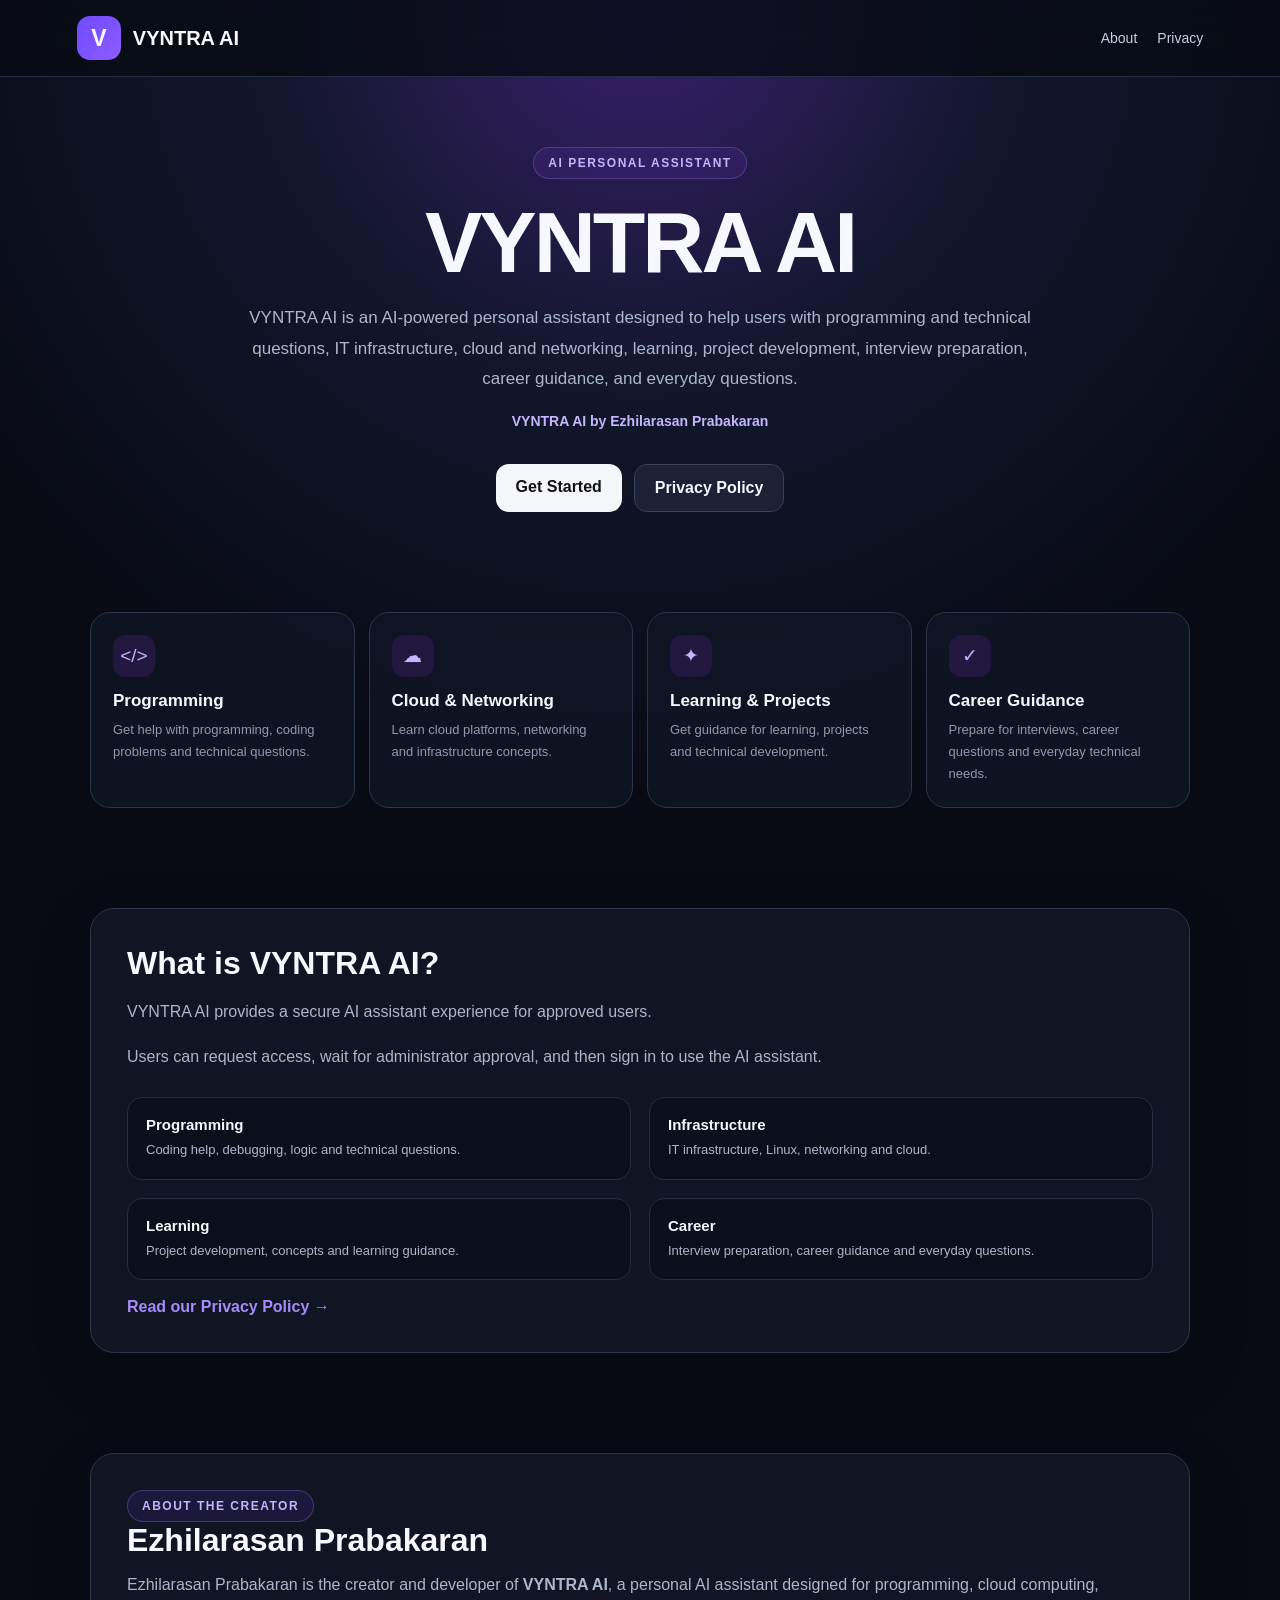
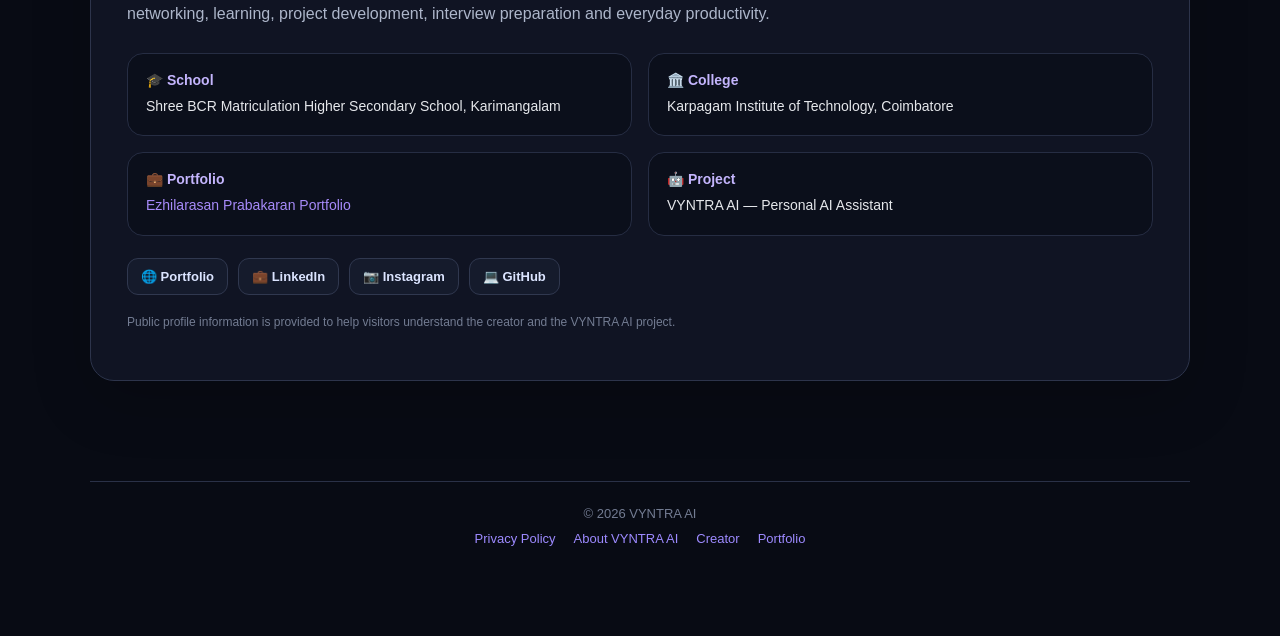
==== commit 48ecdb68: "Enhance index.html with SEO and creator metadata Added metadata and structured data for SEO and crea" ====
--- a/index.html
+++ b/index.html
@@ -4,7 +4,80 @@
 <meta charset="UTF-8">
 <meta name="viewport" content="width=device-width, initial-scale=1.0">
 
-<title>VYNTRA AI</title>
+<title>VYNTRA AI – Ezhilarasan Prabakaran | Personal AI Assistant</title>
+
+<meta name="description"
+content="VYNTRA AI by Ezhilarasan Prabakaran is a personal AI assistant for programming, cloud computing, networking, learning, projects, interview preparation and everyday productivity.">
+
+<link rel="canonical" href="https://ezhilarasan0369.github.io/VYNTRA-AI/">
+<meta name="author" content="Ezhilarasan Prabakaran">
+<meta name="robots" content="index, follow">
+
+<meta property="og:type" content="website">
+<meta property="og:title" content="VYNTRA AI – Ezhilarasan Prabakaran | Personal AI Assistant">
+<meta property="og:description" content="VYNTRA AI by Ezhilarasan Prabakaran is a personal AI assistant for programming, cloud computing, networking, learning, projects, interview preparation and everyday productivity.">
+<meta property="og:url" content="https://ezhilarasan0369.github.io/VYNTRA-AI/">
+
+<script type="application/ld+json">
+{
+  "@context": "https://schema.org",
+  "@graph": [
+    {
+      "@type": "Person",
+      "@id": "https://ezhilarasan0369.github.io/portfolio/#person",
+      "name": "Ezhilarasan Prabakaran",
+      "url": "https://ezhilarasan0369.github.io/portfolio/",
+      "jobTitle": "Creator and Developer of VYNTRA AI",
+      "description": "Ezhilarasan Prabakaran is the creator and developer of VYNTRA AI, a personal AI assistant for programming, cloud computing, networking, learning, projects, interview preparation and productivity.",
+      "alumniOf": [
+        {
+          "@type": "EducationalOrganization",
+          "name": "Shree BCR Matriculation Higher Secondary School, Karimangalam"
+        },
+        {
+          "@type": "CollegeOrUniversity",
+          "name": "Karpagam Institute of Technology, Coimbatore"
+        }
+      ],
+      "sameAs": [
+        "https://ezhilarasan0369.github.io/portfolio/",
+        "https://www.linkedin.com/in/ezhilarasan-prabakaran-ezhil0369",
+        "https://www.instagram.com/mr_criminal__rb/",
+        "https://github.com/Ezhilarasan0369"
+      ],
+      "knowsAbout": [
+        "Artificial Intelligence",
+        "Programming",
+        "Cloud Computing",
+        "Networking",
+        "IT Infrastructure",
+        "Learning",
+        "Project Development",
+        "Interview Preparation"
+      ]
+    },
+    {
+      "@type": "SoftwareApplication",
+      "@id": "https://ezhilarasan0369.github.io/VYNTRA-AI/#vyntra-ai",
+      "name": "VYNTRA AI",
+      "applicationCategory": "Artificial Intelligence",
+      "operatingSystem": "Web",
+      "url": "https://ezhilarasan0369.github.io/VYNTRA-AI/",
+      "description": "VYNTRA AI is a personal AI assistant for programming, cloud computing, networking, learning, projects, interview preparation and everyday productivity.",
+      "creator": {
+        "@id": "https://ezhilarasan0369.github.io/portfolio/#person"
+      }
+    },
+    {
+      "@type": "WebSite",
+      "@id": "https://ezhilarasan0369.github.io/VYNTRA-AI/#website",
+      "name": "VYNTRA AI",
+      "url": "https://ezhilarasan0369.github.io/VYNTRA-AI/",
+      "description": "VYNTRA AI by Ezhilarasan Prabakaran — Personal AI Assistant."
+    }
+  ]
+</script>
+
 
 <script
   src="https://accounts.google.com/gsi/client"
@@ -923,6 +996,108 @@
   }
 
 }
+
+
+/* =========================================================
+   CREATOR / EDUCATION / SOCIAL SEO SECTION
+   ========================================================= */
+.creator-section{
+  margin-bottom:100px;
+}
+
+.creator-card{
+  padding:36px;
+  border:1px solid #2d344b;
+  border-radius:24px;
+  background:rgba(18,22,38,.88);
+  box-shadow:0 20px 60px rgba(0,0,0,.18);
+}
+
+.creator-card h2{
+  margin:0 0 12px;
+  font-size:32px;
+}
+
+.creator-lead{
+  color:#adb6ca;
+  line-height:1.8;
+  margin:0 0 24px;
+}
+
+.creator-grid{
+  display:grid;
+  grid-template-columns:repeat(2,1fr);
+  gap:16px;
+}
+
+.creator-item{
+  padding:18px;
+  border-radius:16px;
+  background:rgba(10,14,25,.7);
+  border:1px solid #262d43;
+}
+
+.creator-item h3{
+  margin:0 0 7px;
+  font-size:14px;
+  color:#c4b5fd;
+}
+
+.creator-item p{
+  margin:0;
+  color:#e5e7eb;
+  font-size:14px;
+  line-height:1.6;
+}
+
+.creator-item a{
+  color:#a78bfa;
+  text-decoration:none;
+  word-break:break-word;
+}
+
+.creator-item a:hover{
+  text-decoration:underline;
+}
+
+.creator-links{
+  display:flex;
+  gap:10px;
+  flex-wrap:wrap;
+  margin-top:22px;
+}
+
+.creator-link{
+  display:inline-flex;
+  align-items:center;
+  gap:7px;
+  padding:10px 13px;
+  border-radius:11px;
+  background:#151b2c;
+  border:1px solid #30384f;
+  color:#dbe4ff;
+  text-decoration:none;
+  font-size:13px;
+  font-weight:700;
+}
+
+.creator-link:hover{
+  border-color:#6d4aff;
+  color:#fff;
+}
+
+.creator-note{
+  margin-top:18px;
+  color:#737c92;
+  font-size:12px;
+  line-height:1.6;
+}
+
+@media(max-width:600px){
+  .creator-card{padding:24px 20px}
+  .creator-card h2{font-size:27px}
+  .creator-grid{grid-template-columns:1fr}
+}
 </style>
 
 </head>
@@ -995,6 +1170,9 @@
     and networking, learning, project development,
     interview preparation, career guidance, and
     everyday questions.
+  </p>
+  <p style="margin-top:14px;font-size:14px;color:#c4b5fd;font-weight:700;">
+    VYNTRA AI by Ezhilarasan Prabakaran
   </p>
 
 
@@ -1213,6 +1391,100 @@
 </section>
 
 
+
+<!-- =====================================================
+     CREATOR / EDUCATION / SOCIAL PROFILE
+===================================================== -->
+
+<section
+  class="creator-section reveal"
+  id="creator"
+>
+
+  <div class="creator-card">
+
+    <div class="badge">
+      ABOUT THE CREATOR
+    </div>
+
+    <h2>
+      Ezhilarasan Prabakaran
+    </h2>
+
+    <p class="creator-lead">
+      Ezhilarasan Prabakaran is the creator and developer of
+      <strong>VYNTRA AI</strong>, a personal AI assistant designed
+      for programming, cloud computing, networking, learning,
+      project development, interview preparation and everyday productivity.
+    </p>
+
+    <div class="creator-grid">
+
+      <div class="creator-item">
+        <h3>🎓 School</h3>
+        <p>Shree BCR Matriculation Higher Secondary School, Karimangalam</p>
+      </div>
+
+      <div class="creator-item">
+        <h3>🏛️ College</h3>
+        <p>Karpagam Institute of Technology, Coimbatore</p>
+      </div>
+
+      <div class="creator-item">
+        <h3>💼 Portfolio</h3>
+        <p>
+          <a href="https://ezhilarasan0369.github.io/portfolio/"
+             target="_blank" rel="noopener noreferrer">
+            Ezhilarasan Prabakaran Portfolio
+          </a>
+        </p>
+      </div>
+
+      <div class="creator-item">
+        <h3>🤖 Project</h3>
+        <p>VYNTRA AI — Personal AI Assistant</p>
+      </div>
+
+    </div>
+
+    <div class="creator-links">
+
+      <a class="creator-link"
+         href="https://ezhilarasan0369.github.io/portfolio/"
+         target="_blank" rel="noopener noreferrer">
+        🌐 Portfolio
+      </a>
+
+      <a class="creator-link"
+         href="https://www.linkedin.com/in/ezhilarasan-prabakaran-ezhil0369"
+         target="_blank" rel="noopener noreferrer">
+        💼 LinkedIn
+      </a>
+
+      <a class="creator-link"
+         href="https://www.instagram.com/mr_criminal__rb/"
+         target="_blank" rel="noopener noreferrer">
+        📷 Instagram
+      </a>
+
+      <a class="creator-link"
+         href="https://github.com/Ezhilarasan0369"
+         target="_blank" rel="noopener noreferrer">
+        💻 GitHub
+      </a>
+
+    </div>
+
+    <p class="creator-note">
+      Public profile information is provided to help visitors
+      understand the creator and the VYNTRA AI project.
+    </p>
+
+  </div>
+
+</section>
+
+
 <!-- =====================================================
      AUTH SECTION
      COMPLETELY HIDDEN INITIALLY
@@ -1463,6 +1735,11 @@
 
     <a href="#about">
       About VYNTRA AI
+    </a>
+    <a href="#creator">Creator</a>
+    <a href="https://ezhilarasan0369.github.io/portfolio/"
+       target="_blank" rel="noopener noreferrer">
+      Portfolio
     </a>
 
   </div>
@@ -1912,17 +2189,83 @@
 
     if(data.success){
 
+      /*
+        IMPORTANT:
+        Show only one state/message for each signup result.
+        Older UI could show "already approved" together with
+        "request submitted" because status was not handled.
+      */
+
+      const status =
+        String(data.status || "").toLowerCase();
+
+      // --------------------------------------------------------
+      // ALREADY APPROVED
+      // --------------------------------------------------------
+      if(status === "approved"){
+
+        message(
+          data.message ||
+          "This account is already approved. You can sign in.",
+          true
+        );
+
+        clearEmailStatus();
+
+        return;
+      }
+
+      // --------------------------------------------------------
+      // PENDING
+      // --------------------------------------------------------
+      if(status === "pending"){
+
+        message(
+          data.message ||
+          "Access request submitted. Please wait for administrator approval.",
+          true
+        );
+
+        if(data.emailSent === true){
+
+          showEmailStatus(
+            "✓ Access request submitted successfully. Admin notification email sent.",
+            "success"
+          );
+
+        }
+        else if(data.emailSent === false){
+
+          showEmailStatus(
+            "⚠ Access request was saved, but the admin notification email could not be sent.",
+            "warning"
+          );
+
+          console.error(
+            "ADMIN EMAIL ERROR:",
+            data.emailError
+          );
+
+        }
+        else{
+
+          clearEmailStatus();
+
+        }
+
+        return;
+      }
+
+      // --------------------------------------------------------
+      // FALLBACK SUCCESS
+      // --------------------------------------------------------
       message(
         data.message ||
         "Access request submitted.",
         true
       );
 
-
-      if(
-        data.emailSent ===
-        true
-      ){
+      if(data.emailSent === true){
 
         showEmailStatus(
           "✓ Access request submitted successfully. Admin notification email sent.",
@@ -1930,34 +2273,24 @@
         );
 
       }
-
-      else if(
-        data.emailSent ===
-        false
-      ){
+      else if(data.emailSent === false){
 
         showEmailStatus(
           "⚠ Access request was saved, but the admin notification email could not be sent.",
           "warning"
         );
 
-
         console.error(
           "ADMIN EMAIL ERROR:",
           data.emailError
         );
 
       }
-
       else{
 
-        showEmailStatus(
-          "Your access request has been submitted. Please wait for administrator approval.",
-          "success"
-        );
+        clearEmailStatus();
 
       }
-
 
       return;
     }
@@ -2433,4 +2766,4 @@
 </script>
 
 </body>
-</html>+</html>
